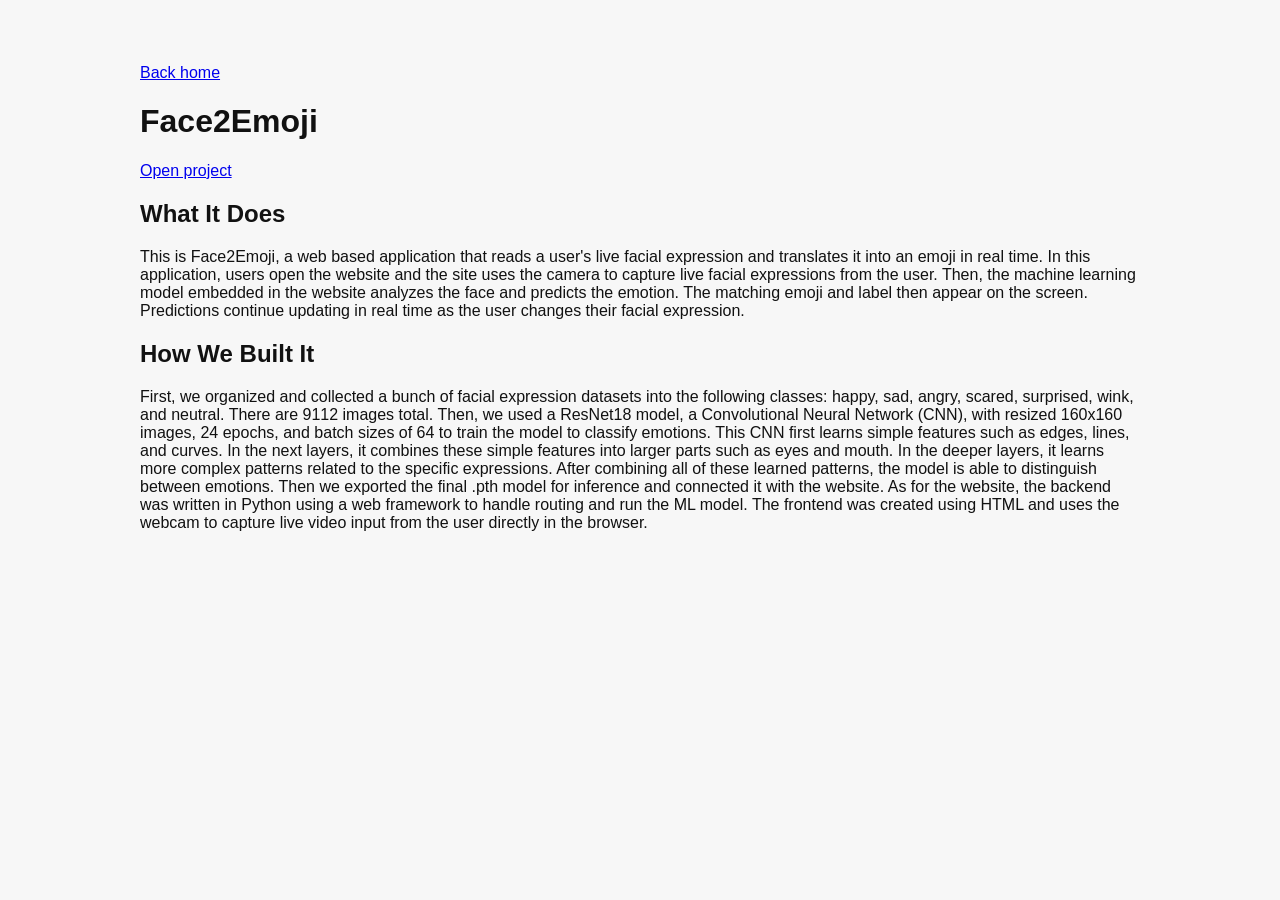
==== projects/project-1/index.html @ e1818aaa "a" ====
<!doctype html>
<html lang="en">
<head>
  <meta charset="UTF-8">
  <meta name="viewport" content="width=device-width, initial-scale=1.0">
  <title>Face2Emoji</title>
  <link rel="stylesheet" href="/style.css">
</head>
<body>
  <main>
    <p><a href="/">Back home</a></p>
    <h1>Face2Emoji</h1>
    <p><a href="https://huggingface.co/spaces/Lucasmagne/Face2Emoji" target="_blank" rel="noopener noreferrer">Open project</a></p>

    <h2>What It Does</h2>
    <p>
      This is Face2Emoji, a web based application that reads a user's live facial expression and translates it into an emoji in real time.
      In this application, users open the website and the site uses the camera to capture live facial expressions from the user.
      Then, the machine learning model embedded in the website analyzes the face and predicts the emotion.
      The matching emoji and label then appear on the screen.
      Predictions continue updating in real time as the user changes their facial expression.
    </p>

    <h2>How We Built It</h2>
    <p>
      First, we organized and collected a bunch of facial expression datasets into the following classes: happy, sad, angry, scared, surprised, wink, and neutral.
      There are 9112 images total.
      Then, we used a ResNet18 model, a Convolutional Neural Network (CNN), with resized 160x160 images, 24 epochs, and batch sizes of 64 to train the model to classify emotions.
      This CNN first learns simple features such as edges, lines, and curves.
      In the next layers, it combines these simple features into larger parts such as eyes and mouth.
      In the deeper layers, it learns more complex patterns related to the specific expressions.
      After combining all of these learned patterns, the model is able to distinguish between emotions.
      Then we exported the final .pth model for inference and connected it with the website.
      As for the website, the backend was written in Python using a web framework to handle routing and run the ML model.
      The frontend was created using HTML and uses the webcam to capture live video input from the user directly in the browser.
    </p>
  </main>
</body>
</html>
---- style.css ----
body {
  font-family: Arial, sans-serif;
  margin: 0;
  background: #f7f7f7;
  color: #111;
}

main {
  max-width: 1000px;
  margin: 0 auto;
  padding: 48px 20px;
}

.intro {
  display: flex;
  align-items: center;
  justify-content: space-between;
  gap: 32px;
  margin-bottom: 48px;
}

.intro-text {
  flex: 1;
}

.intro h1 {
  margin-bottom: 12px;
  font-size: 2.5rem;
}

.intro p {
  font-size: 1.1rem;
  line-height: 1.6;
}

.intro-image {
  flex-shrink: 0;
}

.intro-image img {
  width: 260px;
  height: auto;
  border-radius: 16px;
  object-fit: cover;
  box-shadow: 0 6px 18px rgba(0, 0, 0, 0.12);
}

.projects h2 {
  margin-bottom: 20px;
}

.grid {
  display: grid;
  grid-template-columns: repeat(auto-fit, minmax(240px, 1fr));
  gap: 16px;
}

.card {
  display: block;
  padding: 20px;
  background: white;
  border-radius: 14px;
  text-decoration: none;
  color: inherit;
  box-shadow: 0 4px 14px rgba(0, 0, 0, 0.08);
  transition: transform 0.2s ease;
}

.card:hover {
  transform: translateY(-2px);
}

@media (max-width: 768px) {
  .intro {
    flex-direction: column;
    align-items: flex-start;
  }

  .intro-image img {
    width: 200px;
  }
}
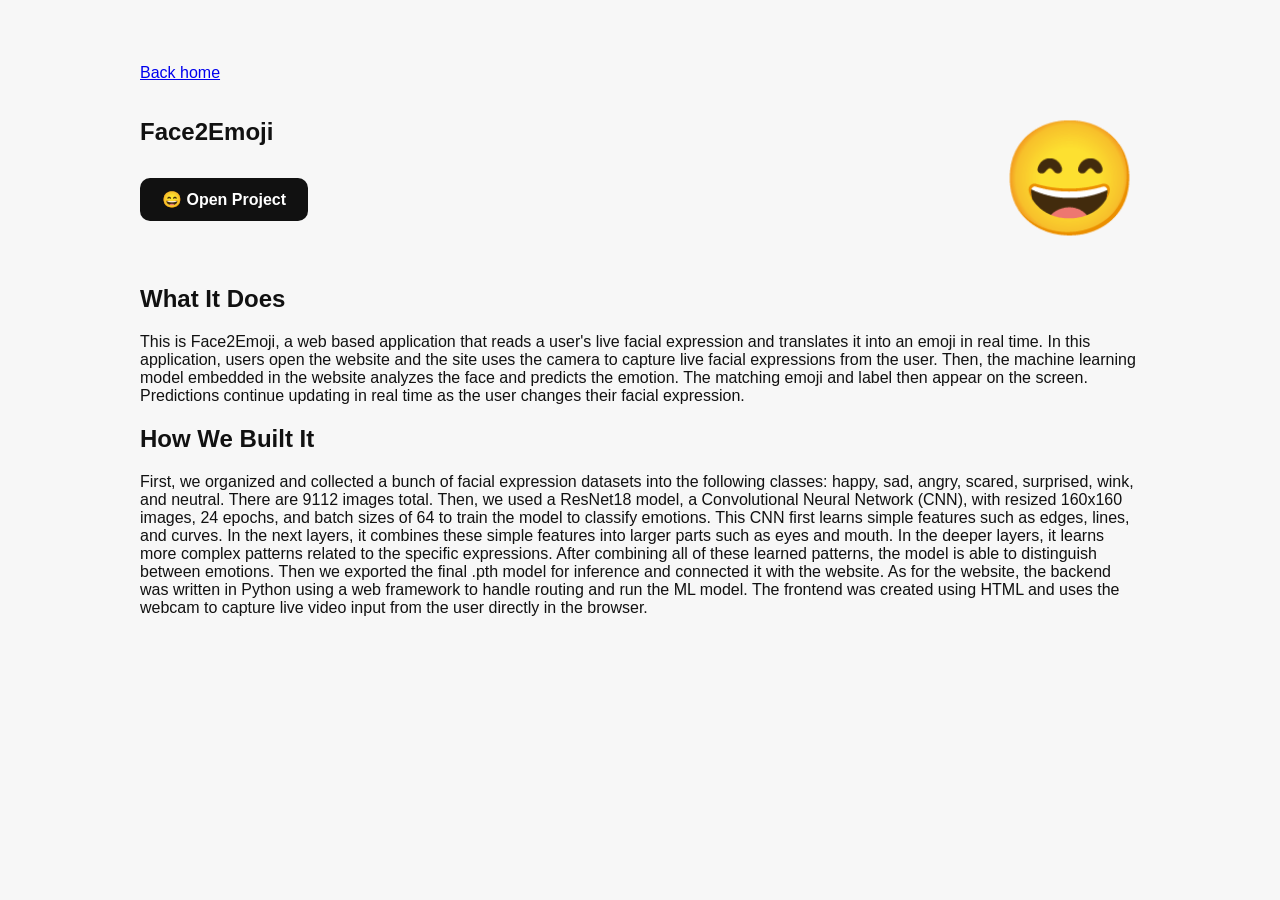
==== commit 5c162b1e: "change emoji add" ====
--- a/projects/project-1/index.html
+++ b/projects/project-1/index.html
@@ -9,8 +9,15 @@
 <body>
   <main>
     <p><a href="/">Back home</a></p>
-    <h1>Face2Emoji</h1>
-    <p><a href="https://huggingface.co/spaces/Lucasmagne/Face2Emoji" target="_blank" rel="noopener noreferrer">Open project</a></p>
+    <section class="project-hero">
+      <div class="project-hero-text">
+        <h1>Face2Emoji</h1>
+        <p>
+          <a class="project-button" href="https://huggingface.co/spaces/Lucasmagne/Face2Emoji" target="_blank" rel="noopener noreferrer">😄 Open Project</a>
+        </p>
+      </div>
+      <div class="project-hero-emoji" aria-hidden="true">😄</div>
+    </section>
 
     <h2>What It Does</h2>
     <p>
--- a/style.css
+++ b/style.css
@@ -70,6 +70,41 @@
   transform: translateY(-2px);
 }
 
+.project-button {
+  display: inline-block;
+  padding: 12px 22px;
+  background: #111;
+  color: white;
+  text-decoration: none;
+  border-radius: 10px;
+  font-weight: 600;
+  margin: 12px 0 24px;
+  transition: background 0.2s ease, transform 0.2s ease;
+}
+
+.project-button:hover {
+  background: #333;
+  transform: translateY(-1px);
+}
+
+.project-hero {
+  display: flex;
+  align-items: center;
+  justify-content: space-between;
+  gap: 24px;
+  margin-bottom: 24px;
+}
+
+.project-hero-text {
+  flex: 1;
+}
+
+.project-hero-emoji {
+  font-size: 7rem;
+  line-height: 1;
+  flex-shrink: 0;
+}
+
 @media (max-width: 768px) {
   .intro {
     flex-direction: column;
@@ -79,4 +114,13 @@
   .intro-image img {
     width: 200px;
   }
+
+  .project-hero {
+    flex-direction: column;
+    align-items: flex-start;
+  }
+
+  .project-hero-emoji {
+    font-size: 5rem;
+  }
 }
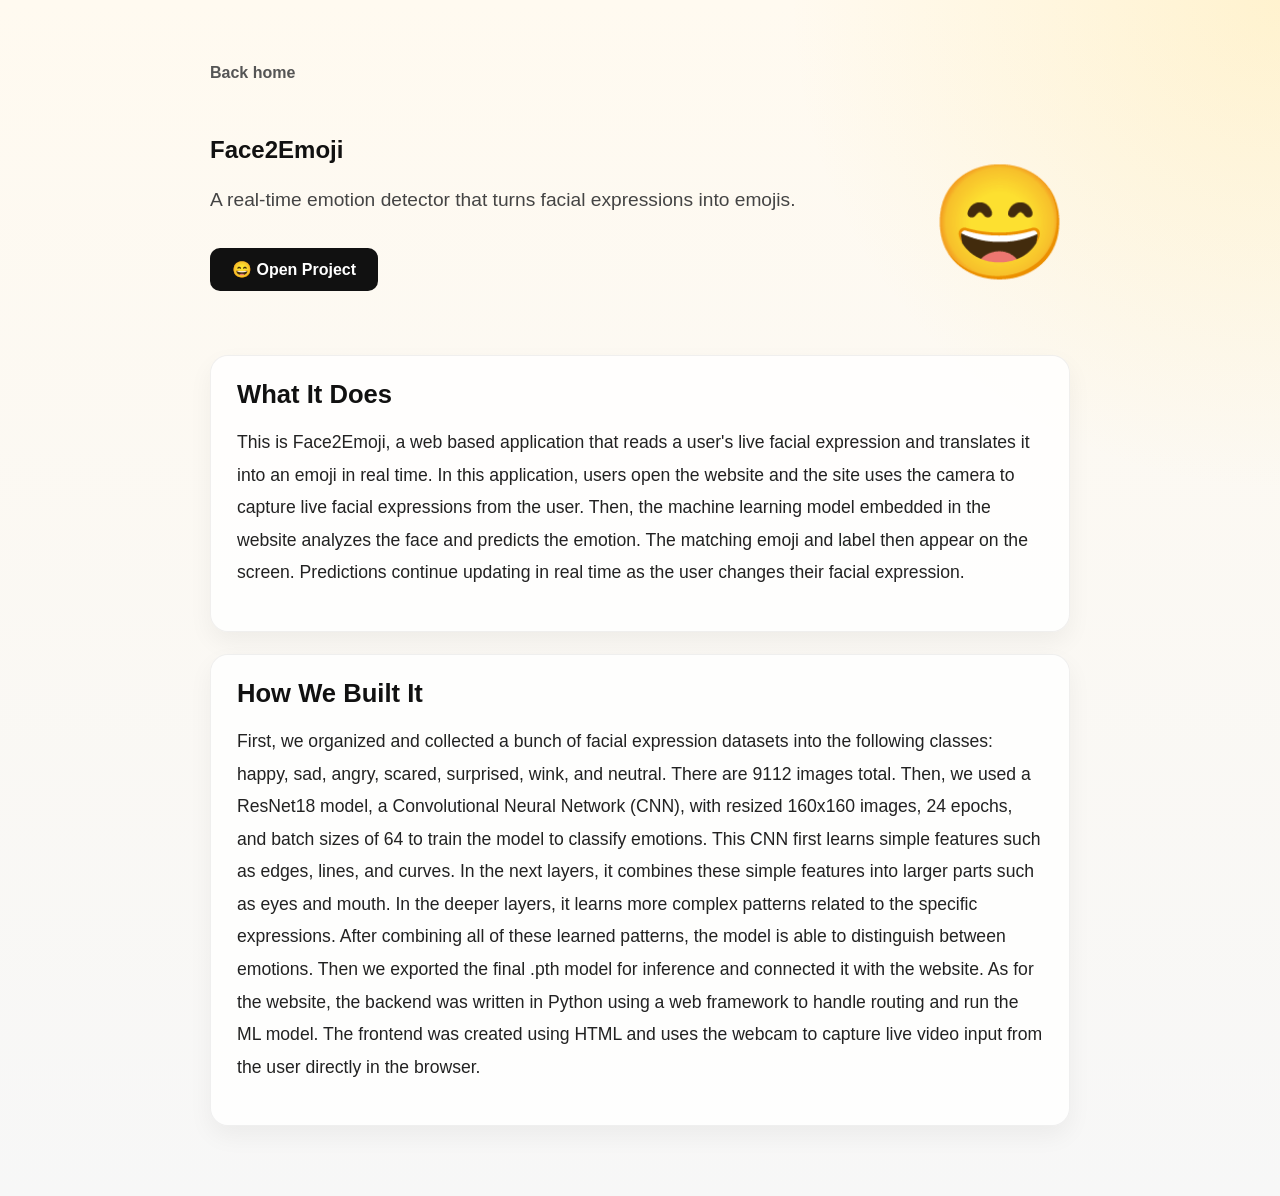
==== commit 5fc3e865: "hello" ====
--- a/projects/project-1/index.html
+++ b/projects/project-1/index.html
@@ -6,12 +6,13 @@
   <title>Face2Emoji</title>
   <link rel="stylesheet" href="/style.css">
 </head>
-<body>
-  <main>
-    <p><a href="/">Back home</a></p>
+<body class="project-page face2emoji-page">
+  <main class="project-main">
+    <p><a class="back-link" href="/">Back home</a></p>
     <section class="project-hero">
       <div class="project-hero-text">
         <h1>Face2Emoji</h1>
+        <p class="project-tagline">A real-time emotion detector that turns facial expressions into emojis.</p>
         <p>
           <a class="project-button" href="https://huggingface.co/spaces/Lucasmagne/Face2Emoji" target="_blank" rel="noopener noreferrer">😄 Open Project</a>
         </p>
@@ -19,28 +20,32 @@
       <div class="project-hero-emoji" aria-hidden="true">😄</div>
     </section>
 
-    <h2>What It Does</h2>
-    <p>
-      This is Face2Emoji, a web based application that reads a user's live facial expression and translates it into an emoji in real time.
-      In this application, users open the website and the site uses the camera to capture live facial expressions from the user.
-      Then, the machine learning model embedded in the website analyzes the face and predicts the emotion.
-      The matching emoji and label then appear on the screen.
-      Predictions continue updating in real time as the user changes their facial expression.
-    </p>
+    <section class="project-section">
+      <h2>What It Does</h2>
+      <p>
+        This is Face2Emoji, a web based application that reads a user's live facial expression and translates it into an emoji in real time.
+        In this application, users open the website and the site uses the camera to capture live facial expressions from the user.
+        Then, the machine learning model embedded in the website analyzes the face and predicts the emotion.
+        The matching emoji and label then appear on the screen.
+        Predictions continue updating in real time as the user changes their facial expression.
+      </p>
+    </section>
 
-    <h2>How We Built It</h2>
-    <p>
-      First, we organized and collected a bunch of facial expression datasets into the following classes: happy, sad, angry, scared, surprised, wink, and neutral.
-      There are 9112 images total.
-      Then, we used a ResNet18 model, a Convolutional Neural Network (CNN), with resized 160x160 images, 24 epochs, and batch sizes of 64 to train the model to classify emotions.
-      This CNN first learns simple features such as edges, lines, and curves.
-      In the next layers, it combines these simple features into larger parts such as eyes and mouth.
-      In the deeper layers, it learns more complex patterns related to the specific expressions.
-      After combining all of these learned patterns, the model is able to distinguish between emotions.
-      Then we exported the final .pth model for inference and connected it with the website.
-      As for the website, the backend was written in Python using a web framework to handle routing and run the ML model.
-      The frontend was created using HTML and uses the webcam to capture live video input from the user directly in the browser.
-    </p>
+    <section class="project-section">
+      <h2>How We Built It</h2>
+      <p>
+        First, we organized and collected a bunch of facial expression datasets into the following classes: happy, sad, angry, scared, surprised, wink, and neutral.
+        There are 9112 images total.
+        Then, we used a ResNet18 model, a Convolutional Neural Network (CNN), with resized 160x160 images, 24 epochs, and batch sizes of 64 to train the model to classify emotions.
+        This CNN first learns simple features such as edges, lines, and curves.
+        In the next layers, it combines these simple features into larger parts such as eyes and mouth.
+        In the deeper layers, it learns more complex patterns related to the specific expressions.
+        After combining all of these learned patterns, the model is able to distinguish between emotions.
+        Then we exported the final .pth model for inference and connected it with the website.
+        As for the website, the backend was written in Python using a web framework to handle routing and run the ML model.
+        The frontend was created using HTML and uses the webcam to capture live video input from the user directly in the browser.
+      </p>
+    </section>
   </main>
 </body>
 </html>
--- a/style.css
+++ b/style.css
@@ -105,6 +105,55 @@
   flex-shrink: 0;
 }
 
+.project-page {
+  background:
+    radial-gradient(circle at top right, rgba(255, 212, 74, 0.2), transparent 28%),
+    linear-gradient(180deg, #fffaf0 0%, #f7f7f7 100%);
+}
+
+.project-main {
+  max-width: 860px;
+}
+
+.back-link {
+  display: inline-block;
+  margin-bottom: 18px;
+  color: #555;
+  text-decoration: none;
+  font-weight: 600;
+}
+
+.back-link:hover {
+  color: #111;
+}
+
+.project-tagline {
+  font-size: 1.2rem;
+  line-height: 1.7;
+  max-width: 620px;
+  color: #444;
+}
+
+.project-section {
+  background: rgba(255, 255, 255, 0.8);
+  border: 1px solid rgba(0, 0, 0, 0.06);
+  border-radius: 18px;
+  padding: 24px 26px;
+  margin-bottom: 22px;
+  box-shadow: 0 10px 24px rgba(0, 0, 0, 0.05);
+}
+
+.project-section h2 {
+  font-size: 1.6rem;
+  margin: 0 0 12px;
+}
+
+.project-section p {
+  font-size: 1.1rem;
+  line-height: 1.85;
+  color: #222;
+}
+
 @media (max-width: 768px) {
   .intro {
     flex-direction: column;
@@ -123,4 +172,13 @@
   .project-hero-emoji {
     font-size: 5rem;
   }
+
+  .project-section {
+    padding: 20px;
+  }
+
+  .project-section p,
+  .project-tagline {
+    font-size: 1rem;
+  }
 }
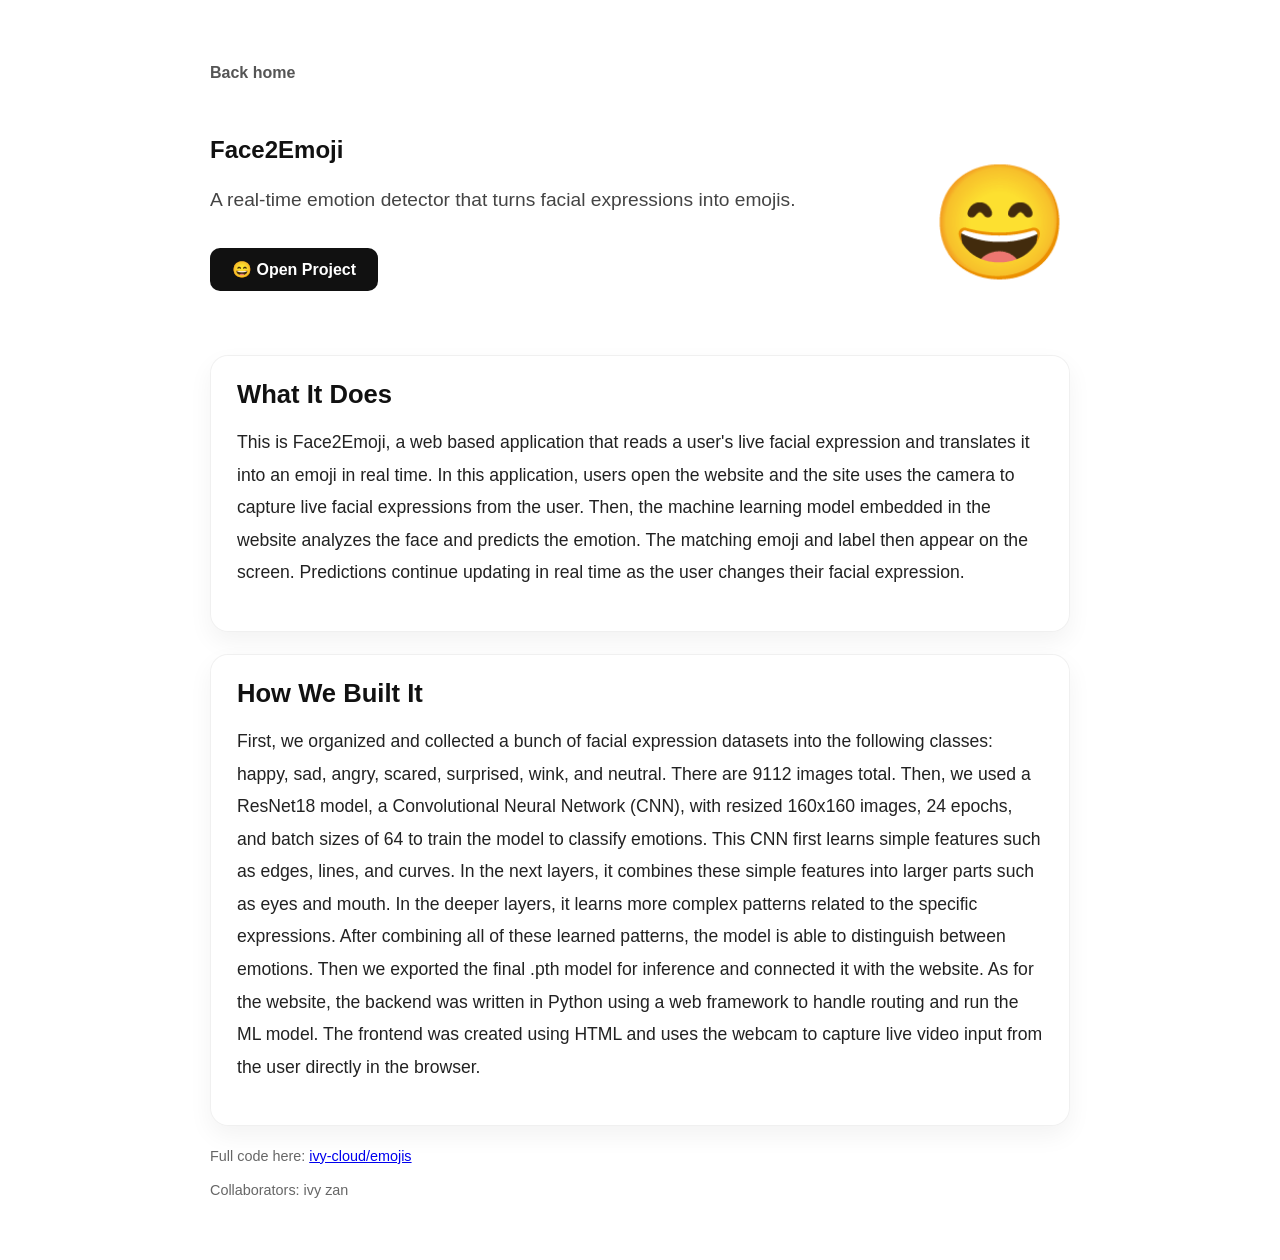
==== commit cf12090f: "Update index.html" ====
--- a/projects/project-1/index.html
+++ b/projects/project-1/index.html
@@ -46,6 +46,9 @@
         The frontend was created using HTML and uses the webcam to capture live video input from the user directly in the browser.
       </p>
     </section>
+
+    <p class="project-credit">Full code here: <a href="https://github.com/ivy-cloud/emojis" target="_blank" rel="noopener noreferrer">ivy-cloud/emojis</a></p>
+    <p class="project-credit">Collaborators: ivy zan</p>
   </main>
 </body>
 </html>
--- a/style.css
+++ b/style.css
@@ -1,7 +1,7 @@
 body {
   font-family: Arial, sans-serif;
   margin: 0;
-  background: #f7f7f7;
+  background: #fff;
   color: #111;
 }
 
@@ -51,7 +51,7 @@
 
 .grid {
   display: grid;
-  grid-template-columns: repeat(auto-fit, minmax(240px, 1fr));
+  grid-template-columns: repeat(2, minmax(0, 1fr));
   gap: 16px;
 }
 
@@ -87,6 +87,12 @@
   transform: translateY(-1px);
 }
 
+.project-actions {
+  display: flex;
+  flex-wrap: wrap;
+  gap: 12px;
+}
+
 .project-hero {
   display: flex;
   align-items: center;
@@ -106,9 +112,7 @@
 }
 
 .project-page {
-  background:
-    radial-gradient(circle at top right, rgba(255, 212, 74, 0.2), transparent 28%),
-    linear-gradient(180deg, #fffaf0 0%, #f7f7f7 100%);
+  background: #fff;
 }
 
 .project-main {
@@ -154,6 +158,58 @@
   color: #222;
 }
 
+.project-credit {
+  margin-top: 18px;
+  font-size: 0.9rem;
+  color: #666;
+}
+
+.live-shell {
+  padding: 28px;
+  border-radius: 30px;
+  background: rgba(255, 255, 255, 0.78);
+  border: 1px solid rgba(112, 145, 89, 0.18);
+  box-shadow: 0 20px 50px rgba(144, 167, 110, 0.16);
+}
+
+.live-topbar {
+  display: flex;
+  justify-content: space-between;
+  align-items: flex-start;
+  gap: 16px;
+  margin-bottom: 14px;
+}
+
+.live-note {
+  font-size: 1.05rem;
+  line-height: 1.8;
+  color: #4f5a47;
+  margin-bottom: 22px;
+}
+
+.live-studio {
+  display: grid;
+  grid-template-columns: minmax(0, 0.95fr) minmax(0, 1.05fr);
+  gap: 18px;
+}
+
+.live-panel {
+  padding: 18px;
+  background: rgba(255, 252, 255, 0.92);
+  border: 1px solid rgba(112, 145, 89, 0.18);
+  border-radius: 24px;
+}
+
+.live-output {
+  margin: 0;
+  min-height: 380px;
+  white-space: pre-wrap;
+  line-height: 1.6;
+  font-size: 0.96rem;
+  font-family: "IBM Plex Mono", monospace;
+  color: #31412b;
+}
+
 @media (max-width: 768px) {
   .intro {
     flex-direction: column;
@@ -164,6 +220,10 @@
     width: 200px;
   }
 
+  .grid {
+    grid-template-columns: 1fr;
+  }
+
   .project-hero {
     flex-direction: column;
     align-items: flex-start;
@@ -181,4 +241,22 @@
   .project-tagline {
     font-size: 1rem;
   }
-}
+
+  .live-shell {
+    padding: 20px;
+  }
+
+  .live-topbar,
+  .live-studio,
+  .controls {
+    grid-template-columns: 1fr;
+  }
+
+  .live-topbar {
+    flex-direction: column;
+  }
+
+  .live-output {
+    min-height: 260px;
+  }
+}
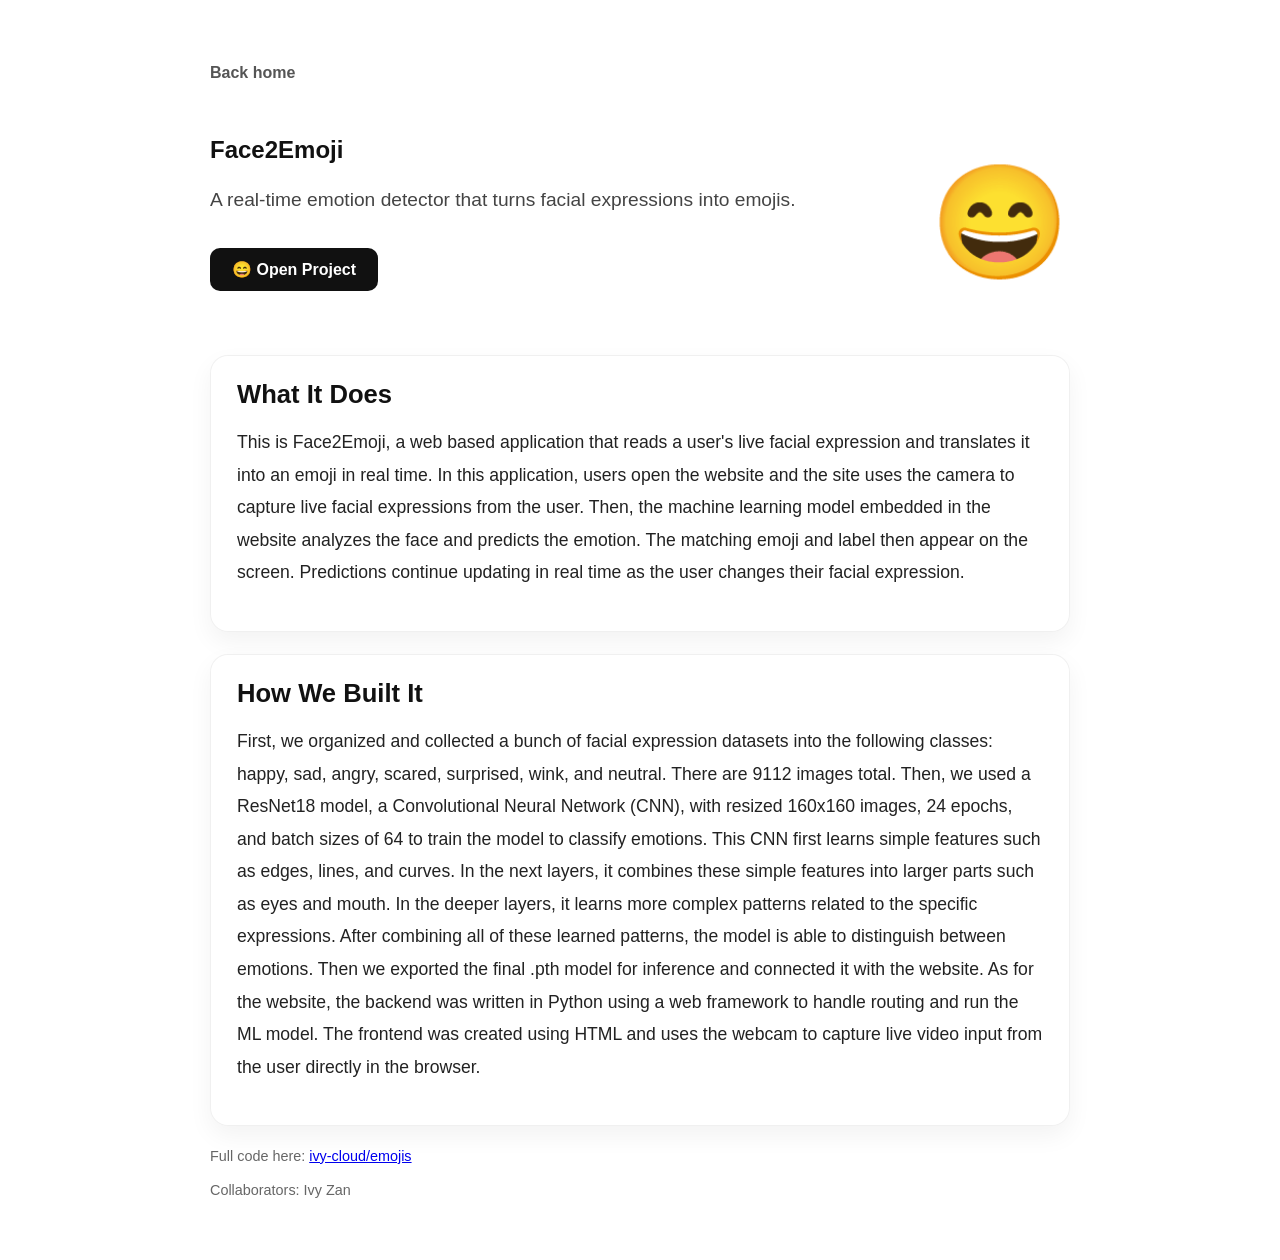
==== commit 4597fc52: "Update index.html" ====
--- a/projects/project-1/index.html
+++ b/projects/project-1/index.html
@@ -48,7 +48,7 @@
     </section>
 
     <p class="project-credit">Full code here: <a href="https://github.com/ivy-cloud/emojis" target="_blank" rel="noopener noreferrer">ivy-cloud/emojis</a></p>
-    <p class="project-credit">Collaborators: ivy zan</p>
+    <p class="project-credit">Collaborators: Ivy Zan</p>
   </main>
 </body>
 </html>
